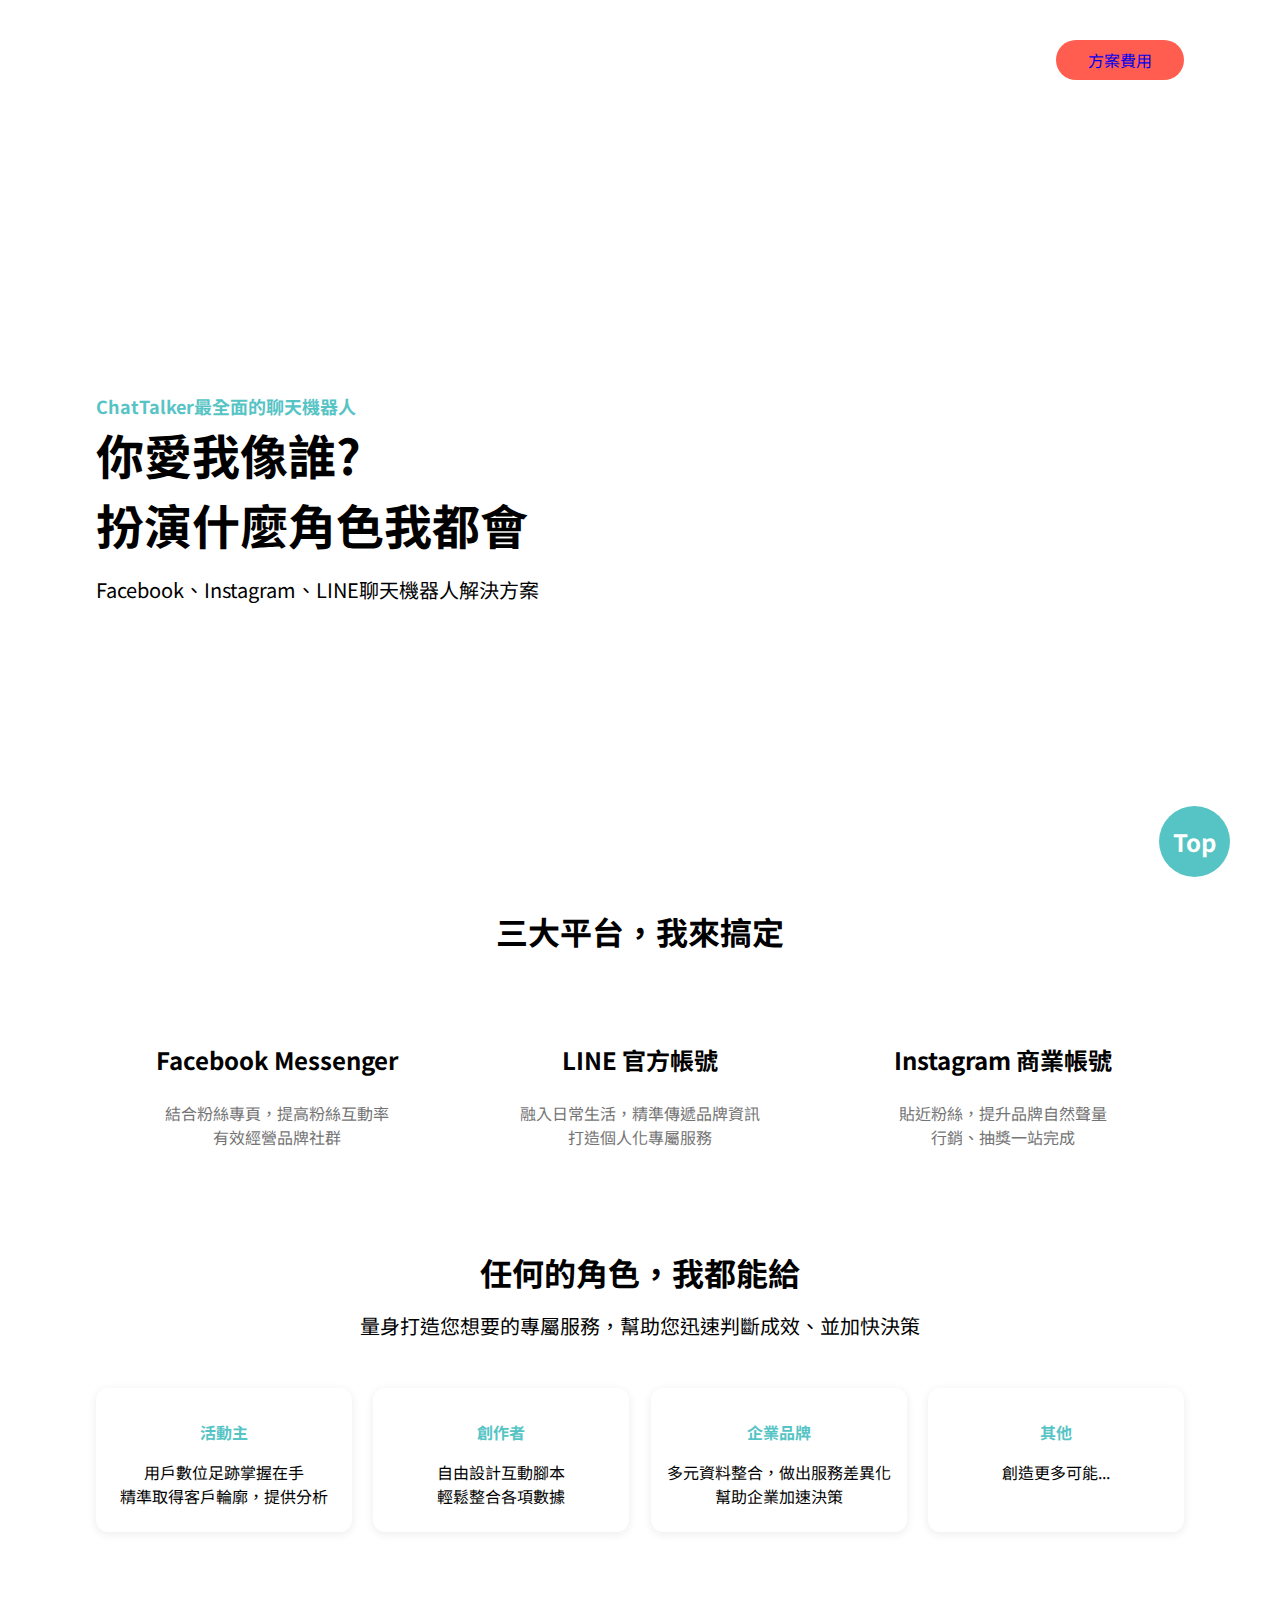
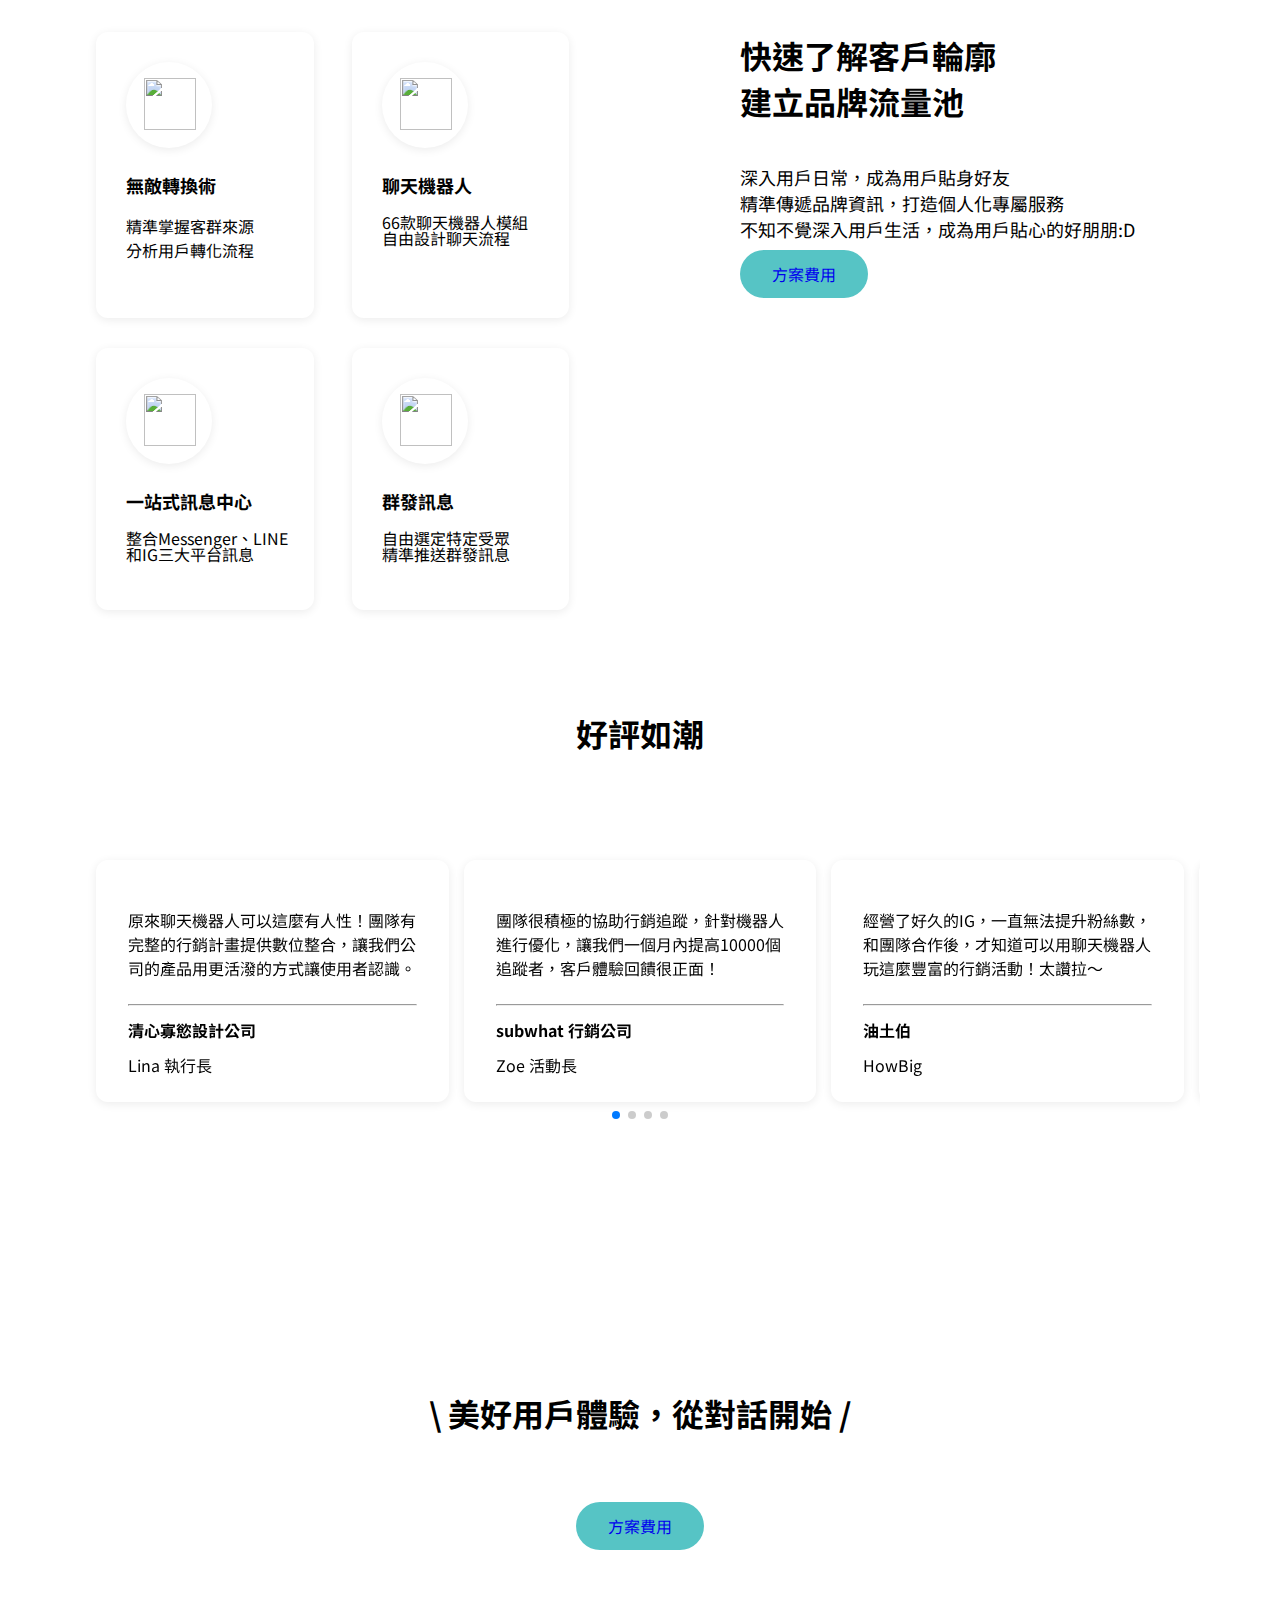
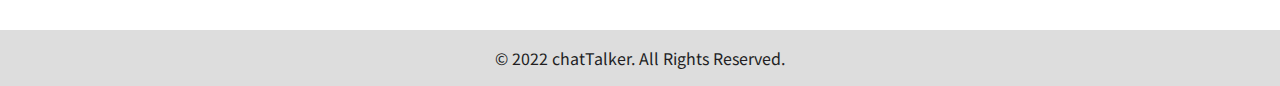
==== index.html @ f3913472 "更新資料" ====
<!DOCTYPE html>
<html lang="en">
<head>
    <meta charset="UTF-8">
    <meta http-equiv="X-UA-Compatible" content="IE=edge">
    <meta name="viewport" content="width=device-width, initial-scale=1.0">
    <!-- swiprer -->
    <link rel="stylesheet"href="https://unpkg.com/swiper@8/swiper-bundle.min.css"/>

    <!-- css -->
    <link rel="stylesheet" href="/scss/all.css">
    <!-- google字體 -->
    <link rel="preconnect" href="https://fonts.googleapis.com">
    <link rel="preconnect" href="https://fonts.gstatic.com" crossorigin>
    <link href="https://fonts.googleapis.com/css2?family=Noto+Sans+TC:wght@700&display=swap" rel="stylesheet">
    <link rel="preconnect" href="https://fonts.googleapis.com">
    <link rel="preconnect" href="https://fonts.gstatic.com" crossorigin>
    <link href="https://fonts.googleapis.com/css2?family=Noto+Sans+TC:wght@400;700&display=swap" rel="stylesheet">
    <title>Document</title>
    </head>
<body>
    <div class="indexBG"></div>
    <!-- top按鈕 -->
    <div class="gotop">
        <a href="#" class=" radious-cir textbl textct fz24 color-white bgc-green">Top</a>
    </div>
    <!-- 最上方LOGO與圖片 -->
    <div class="cellgotop">
        <div class="container">
            <!-- 上方LOGO -->
            <div class="topLogo magt24">
                <a href="https://lynickyang.github.io/htmlcss/index.html"><img src="https://raw.githubusercontent.com/hexschool/webLayoutTraining1st/53d3c0b0e4d2885789ac1fcb666e427365a39207/chatTalker_images/logo.png" alt=""></a>                                
                <!-- <button class="btn bgc-red color-white">方案費用</button> -->
                <a class="btn bgc-red" href="https://lynickyang.github.io/htmlcss/Price.html">方案費用</a>
            </div>
        </div>
            <hr class="hryell">
    </div>
        <!-- 看板 -->
        <div class="banner container">
            <!-- 左側文字區塊 -->
            <div class="bannerWord">
                <p class="fz18  textbl color-green">ChatTalker最全面的聊天機器人</p>
                <h1 class=" fz48 textbl">你愛我像誰?<br>扮演什麼角色我都會</h1>
                <p class="padt16 fz20">Facebook、Instagram、LINE聊天機器人解決方案</p>
            </div>
                <!-- 右側圖片 -->
                <img src=" https://raw.githubusercontent.com/hexschool/webLayoutTraining1st/53d3c0b0e4d2885789ac1fcb666e427365a39207/chatTalker_images/home.svg" alt="">
        </div>

        <!-- 綠球1 -->
    <div class="hero_ball"></div>

    <!-- 三大平台 -->
    <div class="platform container">
        <h1 class="magb48 fz32 textbl textct">三大平台，我來搞定</h1>
        <ul class="platformContent">
            <li>
                <img src="https://raw.githubusercontent.com/hexschool/webLayoutTraining1st/53d3c0b0e4d2885789ac1fcb666e427365a39207/chatTalker_images/messenger.svg" alt="">
                <h2 class="magt24 fz24 textbl">Facebook Messenger</h2>
                <h4 class="magt24 fz16 textct color-gray ">結合粉絲專頁，提高粉絲互動率<br>有效經營品牌社群</h4>
            </li>
            <li>
                <img src="https://raw.githubusercontent.com/hexschool/webLayoutTraining1st/53d3c0b0e4d2885789ac1fcb666e427365a39207/chatTalker_images/line.svg" alt="">
                <h2 class="magt24 fz24 textbl">LINE 官方帳號</h2>
                <h4 class="magt24 fz16 textct color-gray">融入日常生活，精準傳遞品牌資訊<br>打造個人化專屬服務</h4>
            </li>
            <li>
                <img src="https://raw.githubusercontent.com/hexschool/webLayoutTraining1st/53d3c0b0e4d2885789ac1fcb666e427365a39207/chatTalker_images/instagram.svg" alt="">
                <h2 class="magt24 fz24 textbl">Instagram 商業帳號</h1>
                <h4 class="magt24 fz16 textct color-gray">貼近粉絲，提升品牌自然聲量<br>行銷、抽獎一站完成</h4>
            </li>
        </ul>
    </div>
    <!-- 任何角色 -->
    <div class="anyservice">
    <div class="hero_ball2"></div>
    <div class="container">     
        <h1 class="fz32 textbl textct">任何的角色，我都能給</h1>
        <h4 class="fz20 textct magt16 magb48">量身打造您想要的專屬服務，幫助您迅速判斷成效、並加快決策</h4>
        <ul class="serviceframe ">
                
            <li class="serArea shadow  radious12">
                <img  src="https://raw.githubusercontent.com/hexschool/webLayoutTraining1st/53d3c0b0e4d2885789ac1fcb666e427365a39207/chatTalker_images/ch01.svg" alt="">
                <h4 class="fz16 textct  textbl padt16 color-green">活動主</h4>
                <p class="fz16 textct padt16 padb24">用戶數位足跡掌握在手<br>精準取得客戶輪廓，提供分析</p>
            </li>
            <li class="serArea shadow  radious12">
                <img  src="https://raw.githubusercontent.com/hexschool/webLayoutTraining1st/53d3c0b0e4d2885789ac1fcb666e427365a39207/chatTalker_images/ch02.svg" alt="">
                <h4 class="fz16 textct textbl padt16 color-green">創作者</h4>
                <p class="fz16 textct padt16 padb24">自由設計互動腳本<br>輕鬆整合各項數據</p>
            </li>
            <li class="serArea shadow  radious12">
                <img  src="https://raw.githubusercontent.com/hexschool/webLayoutTraining1st/53d3c0b0e4d2885789ac1fcb666e427365a39207/chatTalker_images/ch03.svg" alt="">
                <h4 class="fz16 textct textbl padt16 color-green">企業品牌</h4>
                <p class="fz16 textct padt16 padb24">多元資料整合，做出服務差異化<br>幫助企業加速決策</p>
            </li>
            <li class="serArea shadow  radious12">
                <img  src="https://raw.githubusercontent.com/hexschool/webLayoutTraining1st/53d3c0b0e4d2885789ac1fcb666e427365a39207/chatTalker_images/ch04.svg" alt="">
                <h4 class="fz16 textct textbl padt16 color-green">其他</h4>
                <p class="fz16 textct padt16 padb24">創造更多可能...</p>
            </li>
        </ul>
    </div>
    </div>
    <!-- 快速了解客戶輪廓 -->
    <div class="quicknow container"> 
        <ul class="quicknowframe">
            <li class="quicknowArea radious12 shadow" >
                <div class="picin shadow  radious-cir">
                    <img src="https://raw.githubusercontent.com/hexschool/webLayoutTraining1st/53d3c0b0e4d2885789ac1fcb666e427365a39207/chatTalker_images/icon01.svg" alt="">
                </div>                   
                <h4 class="fz18 textbl padt24">無敵轉換術</h4>
                <p class="fz16 padt16">精準掌握客群來源<br>分析用戶轉化流程</p>
            </li>
            <li class="quicknowArea  radious12 shadow">
                <div class="picin shadow  radious-cir">
                    <img src="https://raw.githubusercontent.com/hexschool/webLayoutTraining1st/53d3c0b0e4d2885789ac1fcb666e427365a39207/chatTalker_images/icon02.svg" alt="">
                </div>  
                <h4 class="fz18 textbl padt24">聊天機器人</h4>
                <p class=" padt16 padb24">66款聊天機器人模組<br>自由設計聊天流程</p>
            </li>
            <li class="quicknowArea shadow  radious12">
                <div class="picin shadow  radious-cir">
                    <img src="https://raw.githubusercontent.com/hexschool/webLayoutTraining1st/53d3c0b0e4d2885789ac1fcb666e427365a39207/chatTalker_images/icon03.svg" alt="">
                </div>  
                <h4 class="fz18 textbl padt24">一站式訊息中心</h4>
                <p class=" padt16">整合Messenger、LINE<br>和IG三大平台訊息</p>
            </li>
            <li class="quicknowArea  radious12 shadow">
                <div class="picin shadow  radious-cir">
                    <img src="https://raw.githubusercontent.com/hexschool/webLayoutTraining1st/53d3c0b0e4d2885789ac1fcb666e427365a39207/chatTalker_images/icon04.svg" alt="">
                </div>  
                <h4 class="fz18 textbl padt24">群發訊息</h4>
                <p class=" padt16">自由選定特定受眾<br>精準推送群發訊息</p>
            </li>
        </ul>
        <div class="quicknowWord">
            <h1 class="fz32  textbl padb24">快速了解客戶輪廓<br>建立品牌流量池</h1>
            <p class="fz18 padt16 padb24">深入用戶日常，成為用戶貼身好友<br>精準傳遞品牌資訊，打造個人化專屬服務<br>不知不覺深入用戶生活，成為用戶貼心的好朋朋:D</p>
            <a class="btn bgc-green" href="https://lynickyang.github.io/htmlcss/Price.html">方案費用</a>
            <!-- <div align="center">
                <a class="btn bgc-green" href="https://lynickyang.github.io/htmlcss/Price.html">方案費用</a>
            </div> -->

            <!-- <a href="https://lynickyang.github.io/htmlcss/Price.html" class= "btn textct color-white bgc-green radious20">方案費用</a> -->
        </div>
    </div> 
    <!-- 好評如潮 -->
    <div class="like container">
        <div class="hero_ball3"></div>
        <h1 class="fz32 textct textbl">好評如潮</h1>
        <ul class="likeflex">
            
            
            
        </ul>       
    </div>

    <!-- Slider main container -->
<div class="swiper mySwiper container">
        <div class="swiper-wrapper">
          <div class="swiper-slide ">
            <li class="likearea radious12 shadow">
                <img class="user shadow  radious-cir"" src="https://raw.githubusercontent.com/hexschool/webLayoutTraining1st/53d3c0b0e4d2885789ac1fcb666e427365a39207/chatTalker_images/user01.jpg" alt="">
                <h4 class="fz16">原來聊天機器人可以這麼有人性！團隊有完整的行銷計畫提供數位整合，讓我們公司的產品用更活潑的方式讓使用者認識。</h4>                             
                
                <br>
                <hr>
                <h4 class="padt8 magb12 textbl">清心寡慾設計公司</h4>
                <div class="rate">
                    <p class="fz16 ">Lina 執行長</p>
                    <ul>
                        <div class="cont">
                            <li><img src="https://raw.githubusercontent.com/hexschool/webLayoutTraining1st/53d3c0b0e4d2885789ac1fcb666e427365a39207/chatTalker_images/icon_star.svg" alt=""></li>
                            <li><img src="https://raw.githubusercontent.com/hexschool/webLayoutTraining1st/53d3c0b0e4d2885789ac1fcb666e427365a39207/chatTalker_images/icon_star.svg" alt=""></li>
                            <li><img src="https://raw.githubusercontent.com/hexschool/webLayoutTraining1st/53d3c0b0e4d2885789ac1fcb666e427365a39207/chatTalker_images/icon_star.svg" alt=""></li>
                            <li><img src="https://raw.githubusercontent.com/hexschool/webLayoutTraining1st/53d3c0b0e4d2885789ac1fcb666e427365a39207/chatTalker_images/icon_star.svg" alt=""></li>
                            <li><img src="https://raw.githubusercontent.com/hexschool/webLayoutTraining1st/53d3c0b0e4d2885789ac1fcb666e427365a39207/chatTalker_images/icon_star.svg" alt=""></li>
                    </div>
                    </ul>
                </div>
            </li>
          </div>
          <div class="swiper-slide">
            <li class="likearea radious12 shadow">
                <img class="user shadow  radious-cir"" src="https://raw.githubusercontent.com/hexschool/webLayoutTraining1st/53d3c0b0e4d2885789ac1fcb666e427365a39207/chatTalker_images/user02.jpg" alt="">
                <h4 class="fz16">團隊很積極的協助行銷追蹤，針對機器人進行優化，讓我們一個月內提高10000個追蹤者，客戶體驗回饋很正面！</h4>
                
                <br>
                <hr>
                <h4 class="padt8 magb12 textbl">subwhat 行銷公司</h4>
                <div class="rate">
                    <p class="fz16">Zoe 活動長</p>
                    <ul>
                        <div class="cont">
                            <li><img src="https://raw.githubusercontent.com/hexschool/webLayoutTraining1st/53d3c0b0e4d2885789ac1fcb666e427365a39207/chatTalker_images/icon_star.svg" alt=""></li>
                            <li><img src="https://raw.githubusercontent.com/hexschool/webLayoutTraining1st/53d3c0b0e4d2885789ac1fcb666e427365a39207/chatTalker_images/icon_star.svg" alt=""></li>
                            <li><img src="https://raw.githubusercontent.com/hexschool/webLayoutTraining1st/53d3c0b0e4d2885789ac1fcb666e427365a39207/chatTalker_images/icon_star.svg" alt=""></li>
                            <li><img src="https://raw.githubusercontent.com/hexschool/webLayoutTraining1st/53d3c0b0e4d2885789ac1fcb666e427365a39207/chatTalker_images/icon_star.svg" alt=""></li>
                            <li><img src="https://raw.githubusercontent.com/hexschool/webLayoutTraining1st/53d3c0b0e4d2885789ac1fcb666e427365a39207/chatTalker_images/icon_star.svg" alt=""></li>
                    </div>
                    </ul>
                </div>
            </li>


          </div>
          <div class="swiper-slide">
            <li class="likearea radious12 shadow">
                <img class="user shadow  radious-cir"" src="https://raw.githubusercontent.com/hexschool/webLayoutTraining1st/53d3c0b0e4d2885789ac1fcb666e427365a39207/chatTalker_images/user03.jpg" alt="">
                <h4 class="fz16">經營了好久的IG，一直無法提升粉絲數，和團隊合作後，才知道可以用聊天機器人玩這麼豐富的行銷活動！太讚拉～</h4>
                
                <br>
                <hr>
                <h4 class="padt8 magb12 textbl">油土伯</h4>
                <div class="rate">
                    <p class="fz16 ">HowBig</p>
                    <ul>
                        <div class="cont">
                        <li><img src="https://raw.githubusercontent.com/hexschool/webLayoutTraining1st/53d3c0b0e4d2885789ac1fcb666e427365a39207/chatTalker_images/icon_star.svg" alt=""></li>
                        <li><img src="https://raw.githubusercontent.com/hexschool/webLayoutTraining1st/53d3c0b0e4d2885789ac1fcb666e427365a39207/chatTalker_images/icon_star.svg" alt=""></li>
                        <li><img src="https://raw.githubusercontent.com/hexschool/webLayoutTraining1st/53d3c0b0e4d2885789ac1fcb666e427365a39207/chatTalker_images/icon_star.svg" alt=""></li>
                        <li><img src="https://raw.githubusercontent.com/hexschool/webLayoutTraining1st/53d3c0b0e4d2885789ac1fcb666e427365a39207/chatTalker_images/icon_star.svg" alt=""></li>
                        <li><img src="https://raw.githubusercontent.com/hexschool/webLayoutTraining1st/53d3c0b0e4d2885789ac1fcb666e427365a39207/chatTalker_images/icon_star.svg" alt=""></li>
                    </div>
                    </ul>
                </div>
            </li>
          </div>
          <div class="swiper-slide">
            <li class="likearea radious12 shadow">
                <img class="user shadow  radious-cir"" src="https://raw.githubusercontent.com/hexschool/webLayoutTraining1st/53d3c0b0e4d2885789ac1fcb666e427365a39207/chatTalker_images/user01.jpg" alt="">
                <h4 class="fz16">原來聊天機器人可以這麼有人性！團隊有完整的行銷計畫提供數位整合，讓我們公司的產品用更活潑的方式讓使用者認識。</h4>               
                
                <br>
                <hr>
                <h4 class="padt8 magb12 textbl">清心寡慾設計公司</h4>
                <div class="rate">
                    <p class="fz16 ">Lina 執行長</p>
                    <ul>
                        <div class="cont">
                            <li><img src="https://raw.githubusercontent.com/hexschool/webLayoutTraining1st/53d3c0b0e4d2885789ac1fcb666e427365a39207/chatTalker_images/icon_star.svg" alt=""></li>
                            <li><img src="https://raw.githubusercontent.com/hexschool/webLayoutTraining1st/53d3c0b0e4d2885789ac1fcb666e427365a39207/chatTalker_images/icon_star.svg" alt=""></li>
                            <li><img src="https://raw.githubusercontent.com/hexschool/webLayoutTraining1st/53d3c0b0e4d2885789ac1fcb666e427365a39207/chatTalker_images/icon_star.svg" alt=""></li>
                            <li><img src="https://raw.githubusercontent.com/hexschool/webLayoutTraining1st/53d3c0b0e4d2885789ac1fcb666e427365a39207/chatTalker_images/icon_star.svg" alt=""></li>
                            <li><img src="https://raw.githubusercontent.com/hexschool/webLayoutTraining1st/53d3c0b0e4d2885789ac1fcb666e427365a39207/chatTalker_images/icon_star.svg" alt=""></li>
                    </div>
                    </ul>
                </div>
            </li>
          </div>
          <div class="swiper-slide">
            <li class="likearea radious12 shadow ">
                <img class="user shadow  radious-cir"" src="https://raw.githubusercontent.com/hexschool/webLayoutTraining1st/53d3c0b0e4d2885789ac1fcb666e427365a39207/chatTalker_images/user02.jpg" alt="">
                <h4 class="fz16 borderline">團隊很積極的協助行銷追蹤，針對機器人進行優化，讓我們一個月內提高10000個追蹤者，客戶體驗回饋很正面！</h4>
                
                <br>
                <h4 class="padt8 magb12 textbl">subwhat 行銷公司</h4>
                <div class="rate">
                    <p class="fz16">Zoe 活動長</p>
                    <ul>
                        <div class="cont">
                            <li><img src="https://raw.githubusercontent.com/hexschool/webLayoutTraining1st/53d3c0b0e4d2885789ac1fcb666e427365a39207/chatTalker_images/icon_star.svg" alt=""></li>
                            <li><img src="https://raw.githubusercontent.com/hexschool/webLayoutTraining1st/53d3c0b0e4d2885789ac1fcb666e427365a39207/chatTalker_images/icon_star.svg" alt=""></li>
                            <li><img src="https://raw.githubusercontent.com/hexschool/webLayoutTraining1st/53d3c0b0e4d2885789ac1fcb666e427365a39207/chatTalker_images/icon_star.svg" alt=""></li>
                            <li><img src="https://raw.githubusercontent.com/hexschool/webLayoutTraining1st/53d3c0b0e4d2885789ac1fcb666e427365a39207/chatTalker_images/icon_star.svg" alt=""></li>
                            <li><img src="https://raw.githubusercontent.com/hexschool/webLayoutTraining1st/53d3c0b0e4d2885789ac1fcb666e427365a39207/chatTalker_images/icon_star.svg" alt=""></li>
                    </div>
                    </ul>
                </div>
            </li>


          </div>
          <div class="swiper-slide">
            <li class="likearea radious12 shadow">
                <img class="user shadow  radious-cir"" src="https://raw.githubusercontent.com/hexschool/webLayoutTraining1st/53d3c0b0e4d2885789ac1fcb666e427365a39207/chatTalker_images/user03.jpg" alt="">
                <h4 class="fz16">經營了好久的IG，一直無法提升粉絲數，和團隊合作後，才知道可以用聊天機器人玩這麼豐富的行銷活動！太讚拉～</h4>
                
                <br>
                <hr>
                <h4 class="padt8 magb12 textbl">油土伯</h4>
                <div class="rate">
                    <p class="fz16 ">HowBig</p>
                    <ul>
                        <div class="cont">
                        <li><img src="https://raw.githubusercontent.com/hexschool/webLayoutTraining1st/53d3c0b0e4d2885789ac1fcb666e427365a39207/chatTalker_images/icon_star.svg" alt=""></li>
                        <li><img src="https://raw.githubusercontent.com/hexschool/webLayoutTraining1st/53d3c0b0e4d2885789ac1fcb666e427365a39207/chatTalker_images/icon_star.svg" alt=""></li>
                        <li><img src="https://raw.githubusercontent.com/hexschool/webLayoutTraining1st/53d3c0b0e4d2885789ac1fcb666e427365a39207/chatTalker_images/icon_star.svg" alt=""></li>
                        <li><img src="https://raw.githubusercontent.com/hexschool/webLayoutTraining1st/53d3c0b0e4d2885789ac1fcb666e427365a39207/chatTalker_images/icon_star.svg" alt=""></li>
                        <li><img src="https://raw.githubusercontent.com/hexschool/webLayoutTraining1st/53d3c0b0e4d2885789ac1fcb666e427365a39207/chatTalker_images/icon_star.svg" alt=""></li>
                    </div>
                    </ul>
                </div>
            </li>
          </div>

        </div>
        <div class="swiper-pagination"></div>
    </div>

    <script src="https://unpkg.com/swiper/swiper-bundle.min.js"></script>
    <script src="/js/all.js"></script>

    <!-- footer -->
    <div class="homefooter">
        <h1 class="fz32 textct textbl">\ 美好用戶體驗，從對話開始 /</h1>
        <div align="center">
            <button class="btn bgc-green"><a href="https://lynickyang.github.io/htmlcss/Price.html">方案費用</a></button>         
        </div>
    </div>
    <!-- copyright -->
    <div class="copyright fz16 color-black bgc-gray textct">
        © 2022 chatTalker. All Rights Reserved.
    </div>

</body>
</html>
---- scss/all.css ----
/* http://meyerweb.com/eric/tools/css/reset/ 
   v2.0 | 20110126
   License: none (public domain)
*/
html, body, div, span, applet, object, iframe,
h1, h2, h3, h4, h5, h6, p, blockquote, pre,
a, abbr, acronym, address, big, cite, code,
del, dfn, em, img, ins, kbd, q, s, samp,
small, strike, strong, sub, sup, tt, var,
b, u, i, center,
dl, dt, dd, ol, ul, li,
fieldset, form, label, legend,
table, caption, tbody, tfoot, thead, tr, th, td,
article, aside, canvas, details, embed,
figure, figcaption, footer, header, hgroup,
menu, nav, output, ruby, section, summary,
time, mark, audio, video {
  margin: 0;
  padding: 0;
  border: 0;
  font-size: 100%;
  font: inherit;
  font-family: 'Noto Sans TC', sans-serif;
  vertical-align: baseline;
}

/* HTML5 display-role reset for older browsers */
article, aside, details, figcaption, figure,
footer, header, hgroup, menu, nav, section {
  display: block;
}

body {
  line-height: 1;
}

ol, ul {
  list-style: none;
}

blockquote, q {
  quotes: none;
}

blockquote:before, blockquote:after,
q:before, q:after {
  content: '';
  content: none;
}

table {
  border-collapse: collapse;
  border-spacing: 0;
}

/*css reset */
img {
  max-width: 100%;
}

*, *::before, *::after {
  -webkit-box-sizing: border-box;
          box-sizing: border-box;
}

a {
  text-decoration: none;
}

line-height {
  line-height: 1.5;
}

.fz48 {
  font-size: 48px;
  line-height: normal;
}

.fz32 {
  font-size: 32px;
  line-height: normal;
}

.fz24 {
  font-size: 24px;
  line-height: normal;
}

.fz20 {
  font-size: 20px;
  line-height: normal;
}

.fz18 {
  font-size: 18px;
  line-height: normal;
}

.fz16 {
  font-size: 16px;
  line-height: normal;
}

.fz12 {
  font-size: 12px;
}

.color-green {
  color: #56C4C5;
}

.color-black {
  color: #221E1F;
}

.color-gray {
  color: #747474;
}

.color-white {
  color: white;
}

.color-red {
  color: #FF5D50;
}

.bgc-green {
  background-color: #56C4C5;
}

.bgc-red {
  background-color: #FF5D50;
}

.bgc-gray {
  background-color: #DDDDDD;
}

.textct {
  text-align: center;
}

.textbl {
  font-weight: bold;
}

.padt8 {
  padding-top: 8px;
}

.padt10 {
  padding-top: 10px;
}

.padt16 {
  padding-top: 16px;
}

.padt24 {
  padding-top: 24px;
}

.padt48 {
  padding-top: 48px;
}

.padb24 {
  padding-bottom: 24px;
}

.padb16 {
  padding-bottom: 16px;
}

.padb32 {
  padding-bottom: 32px;
}

.padl8 {
  padding-left: 8px;
}

.padl16 {
  padding-left: 16px;
}

.padl32 {
  padding-left: 32px;
}

.padl42 {
  padding-left: 42px;
}

.padl55 {
  padding-left: 55px;
}

.padr8 {
  padding-right: 8px;
}

.padr16 {
  padding-right: 16px;
}

.padr42 {
  padding-right: 42px;
}

.padr55 {
  padding-right: 55px;
}

.magt16 {
  margin-top: 16px;
}

.magt24 {
  margin-top: 24px;
}

.magt60 {
  margin-top: 60px;
}

.magb16 {
  margin-bottom: 16px;
}

.magb24 {
  margin-bottom: 24px;
}

.magb32 {
  margin-bottom: 32px;
}

.magb48 {
  margin-bottom: 48px;
}

.magb60 {
  margin-bottom: 60px;
}

.magb180 {
  margin-bottom: 180px;
}

.mag0auto {
  margin: 0 auto;
}

.gotop a {
  width: 71px;
  height: 71px;
  line-height: 71px;
  position: fixed;
  bottom: 23px;
  right: 50px;
  z-index: 3;
}

.gotop a:hover {
  background: #80dddf;
}

.btn {
  font-size: 16px;
  border-radius: 27px;
  padding: 12px 32px;
  border: 0px;
  margin-top: 16px;
}

.btn:hover {
  background: #FF5D50;
  color: white;
}

.btnPrice {
  display: block;
  color: #56C4C5;
  background-color: white;
  text-align: center;
  font-size: 24px;
  border: 1px solid #56C4C5;
  border-radius: 27px;
  padding: 12px 32px;
  margin-right: 12px;
  margin-left: 12px;
}

.btnlist button:hover {
  background: #56C4C5;
  color: white;
}

.radious {
  border-radius: 5px;
}

.radious12 {
  border-radius: 12px;
}

.radious20 {
  border-radius: 20px;
}

.radious27 {
  border-radius: 27px;
}

.radious-cir {
  border-radius: 50%;
}

.shadow {
  -webkit-box-shadow: 0px 2px 10px #00000014;
          box-shadow: 0px 2px 10px #00000014;
}

.container {
  max-width: 1120px;
  margin: 0 auto;
  padding-left: 16px;
  padding-right: 16px;
}

.topLogo {
  display: -webkit-box;
  display: -ms-flexbox;
  display: flex;
  -webkit-box-pack: justify;
      -ms-flex-pack: justify;
          justify-content: space-between;
}

.topLogo img {
  height: 40px;
}

.topLogo button:hover {
  background: #56C4C5;
}

.hryell {
  margin-top: 0px;
  height: 0px;
  border: 0px;
}

.indexBG {
  position: absolute;
  width: 860px;
  height: 786px;
  top: 0px;
  right: 0px;
  background-image: url(https://raw.githubusercontent.com/hexschool/webLayoutTraining1st/master/chatTalker_images/bg_home.svg);
  background-repeat: no-repeat;
  background-position: right top;
  z-index: -1;
}

.bgtest {
  display: block;
  background-color: red;
}

.topLogo {
  position: relative;
}

.banner {
  display: -webkit-box;
  display: -ms-flexbox;
  display: flex;
  -webkit-box-align: center;
      -ms-flex-align: center;
          align-items: center;
  height: calc(100vh - 80px);
  position: relative;
}

.banner img {
  width: 50%;
}

.banner .bannerWord {
  width: 50%;
}

.hero_ball {
  position: absolute;
  top: calc(100vh - 180px);
  left: 0px;
  width: 138px;
  height: 360px;
  background-image: url(https://raw.githubusercontent.com/hexschool/webLayoutTraining1st/master/chatTalker_images/ball01.svg);
  background-position: right;
}

.platform {
  margin-bottom: 30px;
}

.platformContent {
  /*ul*/
  display: -webkit-box;
  display: -ms-flexbox;
  display: flex;
  -ms-flex-wrap: wrap;
      flex-wrap: wrap;
  margin-top: 40px;
}

.platformContent li {
  text-align: center;
  width: 33.3333%;
  -webkit-box-align: center;
      -ms-flex-align: center;
          align-items: center;
  padding-left: 56px;
  padding-right: 56px;
}

.platformContent li img {
  width: 90px;
}

.anyservice {
  margin-top: 100px;
  margin-bottom: 100px;
  position: relative;
}

.serviceframe {
  display: -webkit-box;
  display: -ms-flexbox;
  display: flex;
  -ms-flex-wrap: wrap;
      flex-wrap: wrap;
  -webkit-box-pack: justify;
      -ms-flex-pack: justify;
          justify-content: space-between;
}

.hero_ball2 {
  position: absolute;
  right: 0px;
  top: 280px;
  width: 210px;
  height: 320px;
  background-image: url(https://raw.githubusercontent.com/hexschool/webLayoutTraining1st/master/chatTalker_images/ball02.svg);
  background-repeat: no-repeat;
  z-index: -1;
}

.serArea {
  width: 23.5%;
  background: white;
  overflow: hidden;
}

.quicknow {
  display: -webkit-box;
  display: -ms-flexbox;
  display: flex;
  -ms-flex-wrap: wrap;
      flex-wrap: wrap;
}

.quicknow .quicknowframe {
  width: 50%;
  display: -webkit-box;
  display: -ms-flexbox;
  display: flex;
  -ms-flex-wrap: wrap;
      flex-wrap: wrap;
}

.quicknow .quicknowWord {
  padding-left: 100px;
  -webkit-box-align: center;
      -ms-flex-align: center;
          align-items: center;
}

.quicknow .quicknowWord a:hover {
  background-color: #FF5D50;
}

.quicknowArea {
  width: 40%;
  overflow: hidden;
  padding-top: 30px;
  padding-left: 30px;
  padding-bottom: 48px;
  margin-bottom: 30px;
  margin-right: 38px;
}

.like {
  position: relative;
  margin-top: 70px;
}

.hero_ball3 {
  position: absolute;
  top: 48px;
  left: -85px;
  width: 150px;
  height: 155px;
  background-image: url(https://raw.githubusercontent.com/hexschool/webLayoutTraining1st/master/chatTalker_images/ball03.svg);
  background-repeat: no-repeat;
  z-index: -1;
}

.picin {
  width: 86px;
  height: 86px;
}

.picin img {
  width: 52px;
  height: 52px;
  margin-left: 18px;
  margin-top: 16px;
}

.likeflex {
  display: -webkit-box;
  display: -ms-flexbox;
  display: flex;
  -webkit-box-pack: justify;
      -ms-flex-pack: justify;
          justify-content: space-between;
  -ms-flex-wrap: wrap;
      flex-wrap: wrap;
}

.likearea {
  position: relative;
  width: 100%;
  padding: 48px 32px 25px 32px;
  margin-top: 104px;
  margin-bottom: 28px;
  background-color: white;
}

.user {
  width: 80px;
  position: absolute;
  top: -60px;
}

.rate {
  display: -webkit-box;
  display: -ms-flexbox;
  display: flex;
  -webkit-box-pack: justify;
      -ms-flex-pack: justify;
          justify-content: space-between;
  padding-top: 15px;
}

.cont {
  display: -webkit-box;
  display: -ms-flexbox;
  display: flex;
}

.nextPage {
  display: -webkit-box;
  display: -ms-flexbox;
  display: flex;
  -webkit-box-pack: center;
      -ms-flex-pack: center;
          justify-content: center;
}

.doc {
  width: 10px;
  height: 10px;
  margin-left: 8px;
  border-radius: 50px;
  margin-bottom: 100px;
}

.doc-Yell {
  width: 20px;
  background: #FFD153;
}

.homefooter {
  background-image: url("https://raw.githubusercontent.com/hexschool/webLayoutTraining1st/53d3c0b0e4d2885789ac1fcb666e427365a39207/chatTalker_images/home_footer.svg");
  background-position: center top;
  background-repeat: repeat-x;
}

.homefooter h1 {
  padding-top: 260px;
  padding-bottom: 50px;
}

.homefooter a:hover {
  background-color: #FF5D50;
}

.copyright {
  margin-top: 80px;
  padding-top: 16px;
  padding-bottom: 16px;
}

@media (max-width: 412px) {
  .indexBG {
    top: 400px;
    left: 8px;
    width: 350px;
    height: 305px;
    background-image: url(https://raw.githubusercontent.com/hexschool/webLayoutTraining1st/master/chatTalker_images/bg_home_sm.svg);
    z-index: -1;
  }
  .container {
    max-width: 412px;
  }
  .fz48 {
    font-size: 32px;
    line-height: normal;
  }
  .fz32 {
    font-size: 24px;
    line-height: normal;
  }
  .fz24 {
    font-size: 20px;
    line-height: normal;
  }
  .fz20 {
    font-size: 18px;
    line-height: normal;
  }
  .fz18 {
    font-size: 16px;
    line-height: normal;
  }
  .fz16 {
    font-size: 14px;
    line-height: normal;
  }
  .topLogo img {
    height: 24px;
  }
  .topLogo {
    -webkit-box-align: center;
        -ms-flex-align: center;
            align-items: center;
    margin-top: 16px;
  }
  .hryell {
    margin-top: 16px;
    height: 2px;
    border: 0px;
    background: #F5CA52;
  }
  .cellgotop {
    max-width: 412px;
    height: 75px;
    background: white;
    z-index: 2;
  }
  .banner {
    padding-top: 100px;
    margin-bottom: 80px;
    display: -webkit-box;
    display: -ms-flexbox;
    display: flex;
    -ms-flex-wrap: wrap;
        flex-wrap: wrap;
    height: calc(100vh - 200px);
  }
  .banner img {
    width: 100%;
  }
  .banner .bannerWord {
    width: 100%;
    margin-bottom: 16px;
  }
  .hero_ball {
    top: calc(100vh + 80px);
    left: 0px;
    width: 49px;
    height: 126px;
    background-size: 126px;
  }
  .platform {
    padding-top: 190px;
  }
  .platform .platformContent {
    /*ul*/
  }
  .platform .platformContent li {
    padding-top: 24px;
    width: 100%;
    padding-left: 56px;
    padding-right: 56px;
  }
  .platform .platformContent li img {
    width: 50px;
  }
  .anyservice {
    margin-top: 60px;
    margin-bottom: 60px;
  }
  .serArea {
    width: 100%;
    margin-bottom: 24px;
    margin-right: 30px;
    margin-left: 30px;
  }
  .hero_ball2 {
    right: 0px;
    top: 1650px;
    width: 88px;
    height: 135px;
    background-size: 135px;
  }
  .quicknow {
    -webkit-box-orient: vertical;
    -webkit-box-direction: reverse;
        -ms-flex-direction: column-reverse;
            flex-direction: column-reverse;
  }
  .quicknow .quicknowframe {
    width: 100%;
  }
  .quicknow .quicknowWord {
    -webkit-box-align: center;
        -ms-flex-align: center;
            align-items: center;
    text-align: center;
    padding-left: 0px;
  }
  .quicknowArea {
    margin-top: 32px;
    width: 100%;
    padding-left: 30px;
    padding-bottom: 48px;
    margin-right: 53px;
    margin-left: 53px;
    margin-bottom: 0;
  }
  .likearea {
    position: relative;
    width: 96%;
    padding: 48px 32px 25px 32px;
  }
  .homefooter h1 {
    font-size: 24px;
  }
  .gotop a {
    width: 50px;
    height: 50px;
    line-height: 50px;
    font-size: 14px;
    right: 16px;
    bottom: 16px;
  }
}

.PriceBG {
  position: absolute;
  top: 0px;
  right: 0px;
  width: 860px;
  height: 786px;
  background-image: url(https://raw.githubusercontent.com/hexschool/webLayoutTraining1st/master/chatTalker_images/banner.svg);
  background-repeat: no-repeat;
  background-position: top right;
  z-index: -1;
}

.graybg {
  position: absolute;
  top: 0px;
  right: 0px;
  width: 1350px;
  height: 470px;
  background-color: #F5F5F5;
  border-radius: 0 0 0 350px;
  z-index: -2;
}

.chose {
  margin-top: 20px;
}

.bannerPrice {
  height: 406px;
  margin-top: 90px;
  position: relative;
}

.heroballyellow {
  position: absolute;
  top: 900px;
  left: 0px;
  width: 94px;
  height: 360px;
  background-image: url(https://raw.githubusercontent.com/hexschool/webLayoutTraining1st/master/chatTalker_images/ball03.svg);
  background-position: right;
  background-size: 360px;
  z-index: -3;
}

.btnlist {
  display: -webkit-box;
  display: -ms-flexbox;
  display: flex;
  -webkit-box-pack: center;
      -ms-flex-pack: center;
          justify-content: center;
  -ms-flex-wrap: nowrap;
      flex-wrap: nowrap;
  overflow-x: auto;
  white-space: nowrap;
  margin-bottom: 54px;
}

.btnlist a:hover {
  background: #56C4C5;
  color: white;
}

.version {
  display: -webkit-box;
  display: -ms-flexbox;
  display: flex;
  -ms-flex-wrap: wrap;
      flex-wrap: wrap;
  -webkit-box-pack: center;
      -ms-flex-pack: center;
          justify-content: center;
}

.versionBk {
  width: 48%;
  margin-right: 21px;
  background-color: white;
}

.graybox {
  width: 45%;
  height: 108px;
  background-color: #F5F5F5;
  padding-top: 24px;
}

.equal {
  display: -webkit-box;
  display: -ms-flexbox;
  display: flex;
  -webkit-box-pack: justify;
      -ms-flex-pack: justify;
          justify-content: space-between;
  text-align: center;
  -webkit-box-align: center;
      -ms-flex-align: center;
          align-items: center;
  padding-left: 29px;
  padding-right: 29px;
  margin-top: 32px;
  margin-bottom: 32px;
}

.equframe {
  overflow: hidden;
}

.equframe p {
  font-size: 16px;
}

.equframe h2 {
  font-size: 28px;
  padding-top: 8px;
}

.equframe span {
  padding-left: 8px;
  font-size: 16px;
}

.checkliskFrame {
  padding-left: 29px;
}

.checklist {
  display: -webkit-box;
  display: -ms-flexbox;
  display: flex;
}

.btnbuy {
  display: block;
  width: 128px;
  height: 50px;
  line-height: 50px;
  margin-bottom: 32px;
  margin-right: auto;
  margin-left: auto;
}

.btnbuy a:hover {
  background: #FF5D50;
}

.question {
  margin-top: 100px;
}

.qabl {
  width: 100%;
  padding: 16px 32px;
  margin-bottom: 16px;
}

.qabl .qabl-flex {
  display: -webkit-box;
  display: -ms-flexbox;
  display: flex;
  -webkit-box-pack: justify;
      -ms-flex-pack: justify;
          justify-content: space-between;
}

.qabl-img {
  height: 25px;
  width: 25px;
  background-image: url(https://raw.githubusercontent.com/hexschool/webLayoutTraining1st/master/chatTalker_images/icon_minus.svg);
  background-repeat: no-repeat;
  background-position: center;
}

.qabl-img-open {
  background-image: url(https://raw.githubusercontent.com/hexschool/webLayoutTraining1st/master/chatTalker_images/icon_plus.svg);
}

.qa-text {
  line-height: 1.5em;
}

.showqa {
  width: 95%;
  padding-left: 32px;
  padding-right: 32px;
}

.qabl2 {
  display: -webkit-box;
  display: -ms-flexbox;
  display: flex;
  -webkit-box-pack: justify;
      -ms-flex-pack: justify;
          justify-content: space-between;
}

.copyright {
  margin-top: 80px;
  padding-top: 16px;
  padding-bottom: 16px;
}

@media (max-width: 375px) {
  .PriceBG {
    position: absolute;
    top: 10px;
    left: 0px;
    width: 375px;
    height: 495px;
    background-image: url(https://raw.githubusercontent.com/hexschool/webLayoutTraining1st/master/chatTalker_images/banner_sm.svg);
    background-repeat: no-repeat;
    z-index: -1;
  }
  .graybg {
    position: absolute;
    top: 30px;
    right: 0px;
    width: 375px;
    height: 450px;
    background-color: #F5F5F5;
    border-radius: 0 0 0 150px;
    z-index: -2;
  }
  .container {
    max-width: calc(375px - 40px);
    padding-left: 8px;
    padding-right: 8px;
  }
  .fz48 {
    font-size: 32px;
    line-height: normal;
  }
  .fz32 {
    font-size: 28px;
    line-height: normal;
  }
  .fz24 {
    font-size: 20px;
    line-height: normal;
  }
  .fz20 {
    font-size: 18px;
    line-height: normal;
  }
  .fz18 {
    font-size: 16px;
    line-height: normal;
  }
  .fz16 {
    font-size: 14px;
    line-height: normal;
  }
  .topLogo img {
    height: 24px;
  }
  .topLogo {
    -webkit-box-align: center;
        -ms-flex-align: center;
            align-items: center;
    margin-top: 16px;
  }
  .cellgotop {
    width: 375px;
    height: 75px;
    top: 0;
    background: white;
    position: fixed;
    z-index: 2;
  }
  .versionBk {
    width: 100%;
    margin-right: 0px;
    margin-bottom: 24px;
  }
  .heroballyellow {
    position: absolute;
    top: 1350px;
    left: 0px;
    width: 94px;
    height: 156px;
    background-image: url(https://raw.githubusercontent.com/hexschool/webLayoutTraining1st/master/chatTalker_images/ball03.svg);
    background-position: right;
    background-size: 156px;
    background-repeat: no-repeat;
    z-index: -3;
  }
  .checkliskFrame {
    padding-left: 8px;
  }
  .equframe p {
    font-size: 12px;
  }
  .equframe h2 {
    font-size: 24px;
    padding-top: 12px;
  }
  .equframe span {
    padding-left: 6px;
    font-size: 14px;
  }
  .btnbuy {
    line-height: 50px;
  }
  .btnlist {
    -webkit-box-pack: start;
        -ms-flex-pack: start;
            justify-content: flex-start;
  }
  .btnPrice {
    padding: 8px 24px;
  }
  .question {
    margin-top: 60px;
  }
  .question p {
    line-height: 20px;
  }
  .showqa {
    width: 100%;
    padding-left: 8px;
    padding-right: 8px;
  }
  .showqa p {
    line-height: 2em;
  }
}
/*# sourceMappingURL=all.css.map */
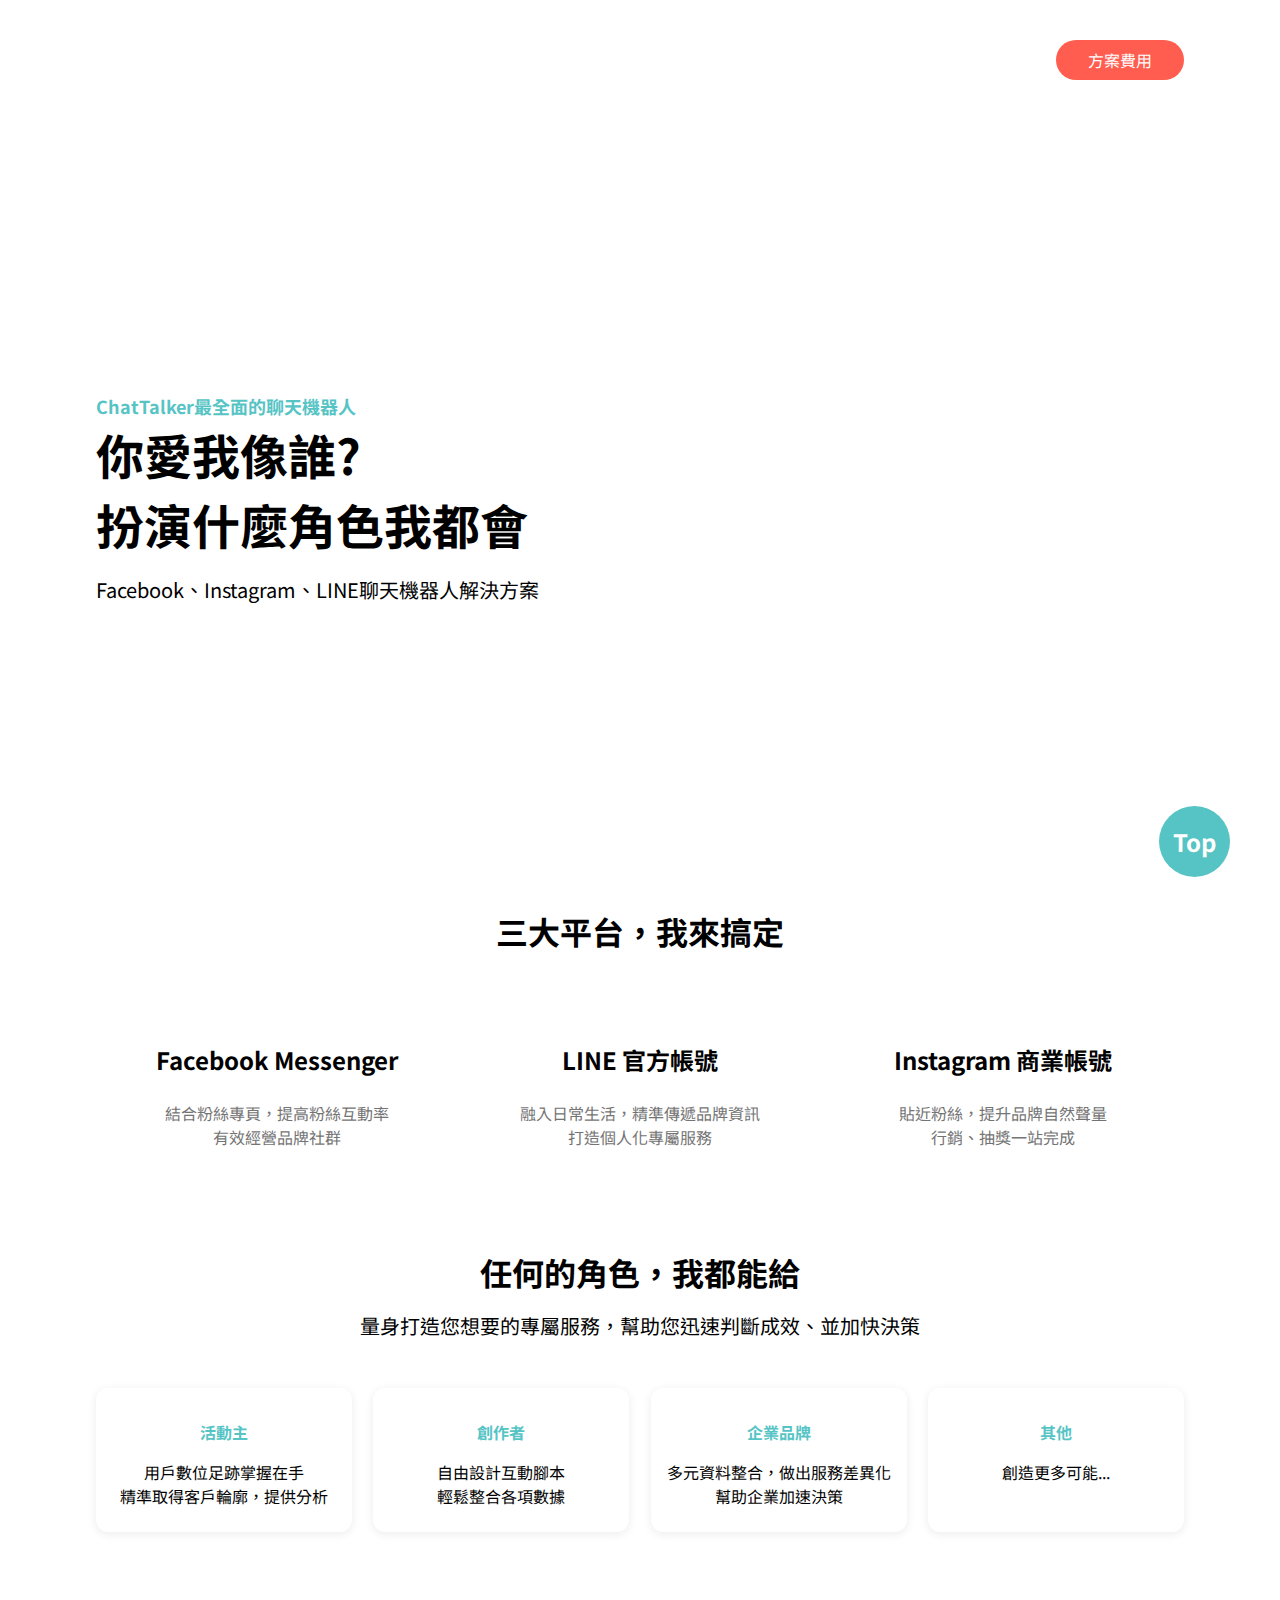
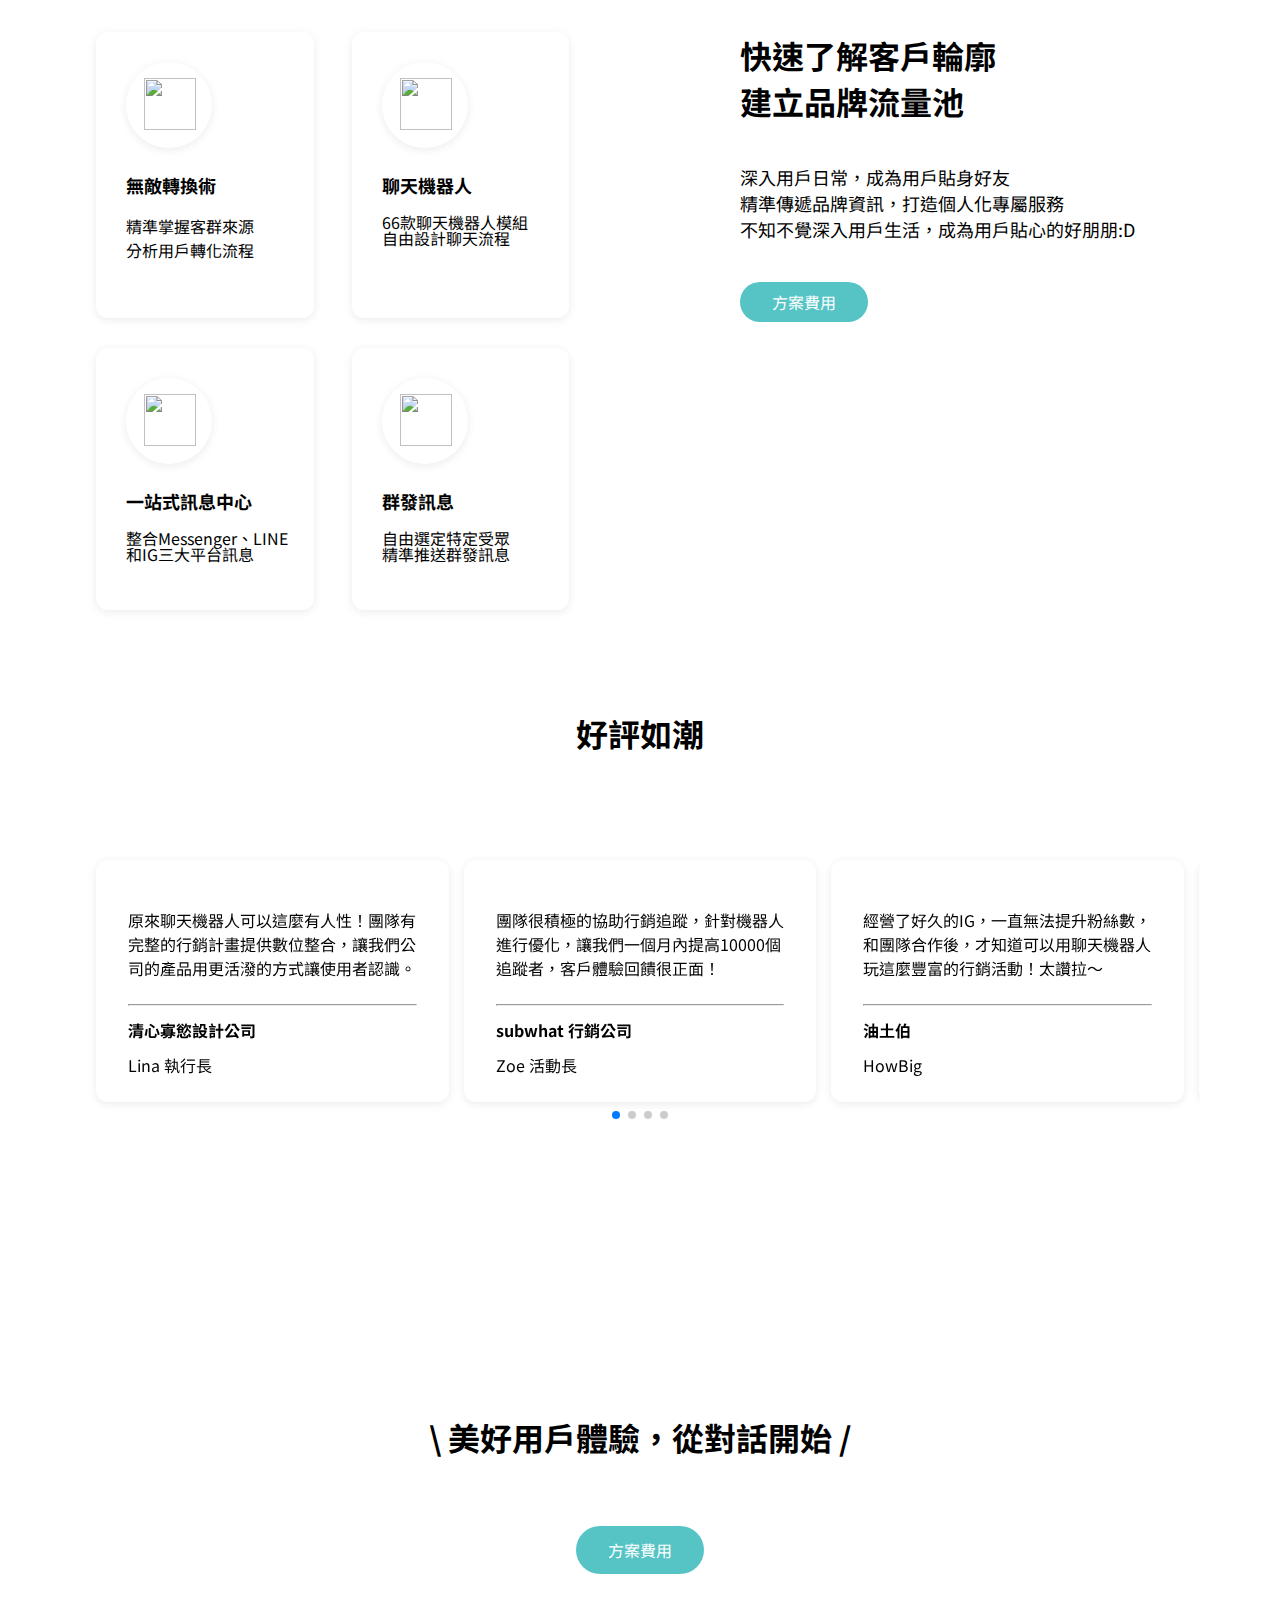
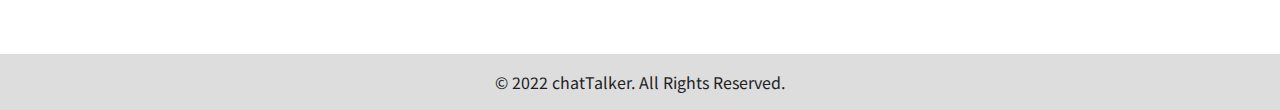
==== commit e4bbc443: "更新按鈕" ====
--- a/index.html
+++ b/index.html
@@ -8,7 +8,7 @@
     <link rel="stylesheet"href="https://unpkg.com/swiper@8/swiper-bundle.min.css"/>
 
     <!-- css -->
-    <link rel="stylesheet" href="/scss/all.css">
+    <link rel="stylesheet" href="./scss/all.css">
     <!-- google字體 -->
     <link rel="preconnect" href="https://fonts.googleapis.com">
     <link rel="preconnect" href="https://fonts.gstatic.com" crossorigin>
@@ -16,7 +16,7 @@
     <link rel="preconnect" href="https://fonts.googleapis.com">
     <link rel="preconnect" href="https://fonts.gstatic.com" crossorigin>
     <link href="https://fonts.googleapis.com/css2?family=Noto+Sans+TC:wght@400;700&display=swap" rel="stylesheet">
-    <title>Document</title>
+    <title>嗶嗶羊LV2作業-Index</title>
     </head>
 <body>
     <div class="indexBG"></div>
@@ -29,9 +29,11 @@
         <div class="container">
             <!-- 上方LOGO -->
             <div class="topLogo magt24">
-                <a href="https://lynickyang.github.io/htmlcss/index.html"><img src="https://raw.githubusercontent.com/hexschool/webLayoutTraining1st/53d3c0b0e4d2885789ac1fcb666e427365a39207/chatTalker_images/logo.png" alt=""></a>                                
-                <!-- <button class="btn bgc-red color-white">方案費用</button> -->
-                <a class="btn bgc-red" href="https://lynickyang.github.io/htmlcss/Price.html">方案費用</a>
+                <a href="./index.html"><img src="https://raw.githubusercontent.com/hexschool/webLayoutTraining1st/53d3c0b0e4d2885789ac1fcb666e427365a39207/chatTalker_images/logo.png" alt=""></a>                                
+                
+                <div class="topbtn">
+                    <a class="btn bgc-red" href="./Price.html">方案費用</a>
+                </div>
             </div>
         </div>
             <hr class="hryell">
@@ -138,23 +140,14 @@
         <div class="quicknowWord">
             <h1 class="fz32  textbl padb24">快速了解客戶輪廓<br>建立品牌流量池</h1>
             <p class="fz18 padt16 padb24">深入用戶日常，成為用戶貼身好友<br>精準傳遞品牌資訊，打造個人化專屬服務<br>不知不覺深入用戶生活，成為用戶貼心的好朋朋:D</p>
-            <a class="btn bgc-green" href="https://lynickyang.github.io/htmlcss/Price.html">方案費用</a>
-            <!-- <div align="center">
-                <a class="btn bgc-green" href="https://lynickyang.github.io/htmlcss/Price.html">方案費用</a>
-            </div> -->
-
-            <!-- <a href="https://lynickyang.github.io/htmlcss/Price.html" class= "btn textct color-white bgc-green radious20">方案費用</a> -->
+            <a class="btn bgc-green" href="./Price.html">方案費用</a>
         </div>
     </div> 
     <!-- 好評如潮 -->
     <div class="like container">
         <div class="hero_ball3"></div>
         <h1 class="fz32 textct textbl">好評如潮</h1>
-        <ul class="likeflex">
-            
-            
-            
-        </ul>       
+        <ul class="likeflex">      
     </div>
 
     <!-- Slider main container -->
@@ -301,13 +294,13 @@
     </div>
 
     <script src="https://unpkg.com/swiper/swiper-bundle.min.js"></script>
-    <script src="/js/all.js"></script>
+    <script src="./js/all.js"></script>
 
     <!-- footer -->
-    <div class="homefooter">
+    <div class="homefooter magt24">
         <h1 class="fz32 textct textbl">\ 美好用戶體驗，從對話開始 /</h1>
         <div align="center">
-            <button class="btn bgc-green"><a href="https://lynickyang.github.io/htmlcss/Price.html">方案費用</a></button>         
+            <button class="btn bgc-green"><a href="./Price.html">方案費用</a></button>         
         </div>
     </div>
     <!-- copyright -->
--- a/scss/all.css
+++ b/scss/all.css
@@ -65,6 +65,7 @@
 
 a {
   text-decoration: none;
+  color: white;
 }
 
 line-height {
@@ -268,7 +269,9 @@
 }
 
 .btn {
+  display: inline-block;
   font-size: 16px;
+  color: white;
   border-radius: 27px;
   padding: 12px 32px;
   border: 0px;
@@ -281,7 +284,6 @@
 }
 
 .btnPrice {
-  display: block;
   color: #56C4C5;
   background-color: white;
   text-align: center;
@@ -372,6 +374,10 @@
 
 .topLogo {
   position: relative;
+}
+
+.topbtn a:hover {
+  background-color: #56C4C5;
 }
 
 .banner {
@@ -905,16 +911,6 @@
   display: flex;
 }
 
-.btnbuy {
-  display: block;
-  width: 128px;
-  height: 50px;
-  line-height: 50px;
-  margin-bottom: 32px;
-  margin-right: auto;
-  margin-left: auto;
-}
-
 .btnbuy a:hover {
   background: #FF5D50;
 }
